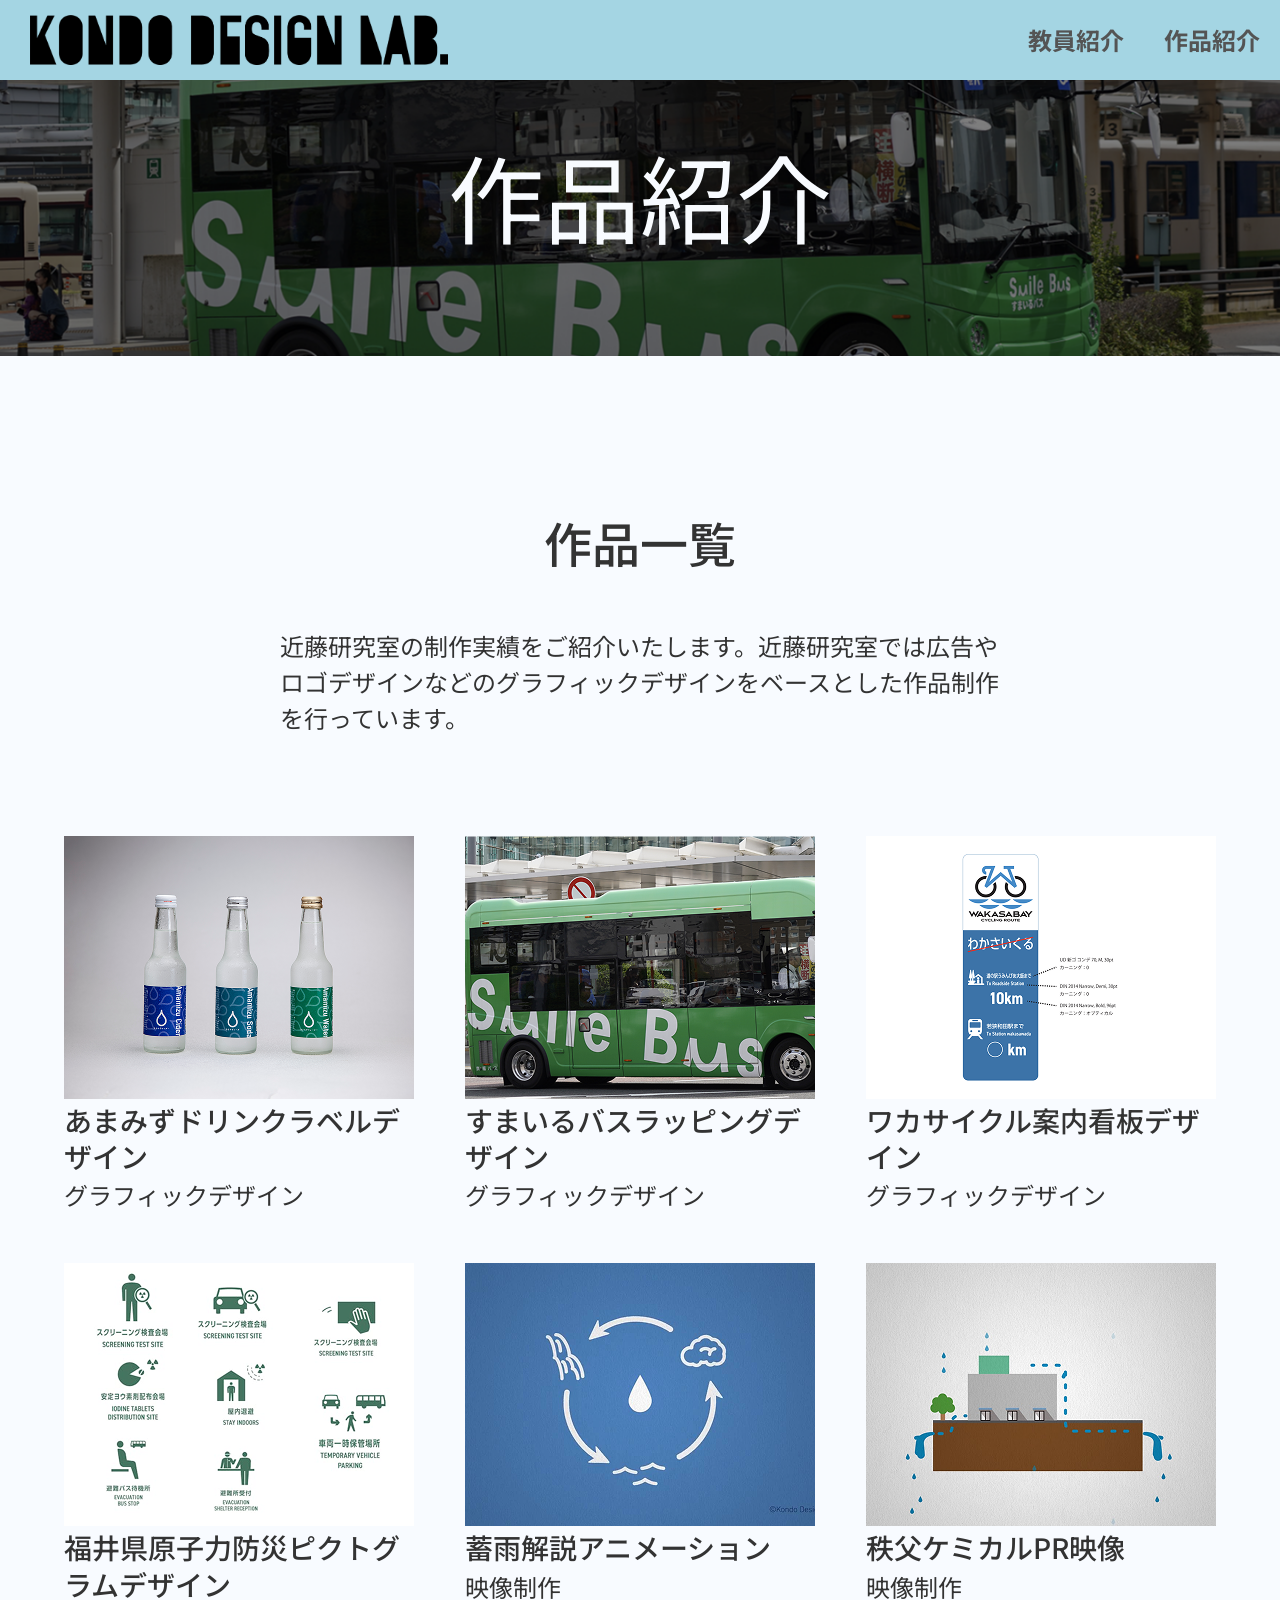
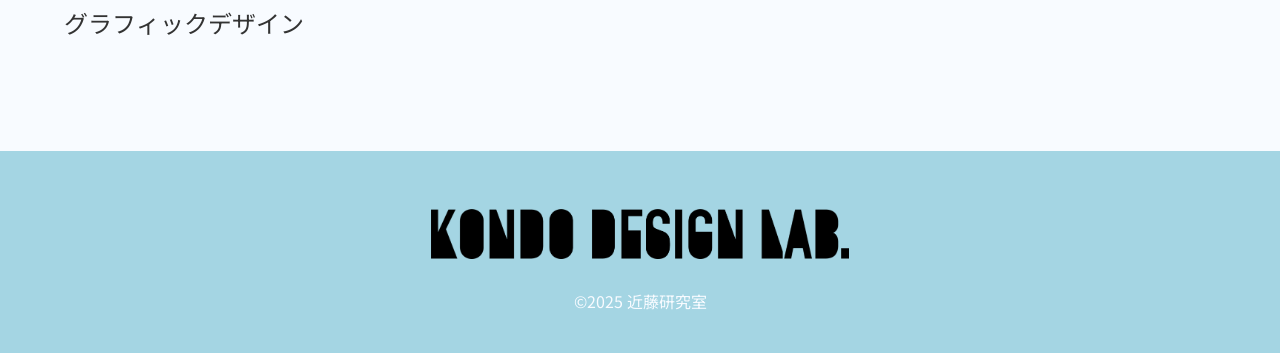
==== works.html @ 0499ae13 "Add files via upload" ====
<!DOCTYPE html>
<html lang="ja">
<head>
 <meta charset="UTF-8">
 <meta name="viewport" content="width=device-width,initial-scale=1">
 <title>近藤デザイン研究室</title>
 <link rel="stylesheet" href="css/reset.css">
   <link rel="stylesheet" href="css/style.css">
   <link rel="stylesheet" href="css/lightbox.css">
  <link rel="preconnect" href="https://fonts.googleapis.com">
<link rel="preconnect" href="https://fonts.gstatic.com" crossorigin>
<link href="https://fonts.googleapis.com/css2?family=Montserrat:ital,wght@0,100..900;1,100..900&family=Noto+Sans+JP:wght@100..900&family=Roboto:ital,wdth,wght@0,75..100,100..900;1,75..100,100..900&display=swap" rel="stylesheet">
<script src="js/lightbox-plus-jquery.js"></script>
</head>

<!--参考サイト　https://webdesign-pg.com/lightbox2-->

<body>
 <header>
  <h1>
  <a href="index.html">
    <img src="images/logo.png" alt="ロゴ">
  </a>
  </h1>
  <nav>
  <ul>
    <li><a href="https://futredb.fukui-ut.ac.jp/html/100000103_ja.html" target="_blank">教員紹介</a></li>
    <li><a href="works.html">作品紹介</a></li>
 </ul>
 </nav>
 </header>

<main>
 <!--ファーストビュー-->
 <div class="worksmainImg">
    <img src="images/worksfirstview.png" alt="バス">
    <p>作品紹介</p>
 </div>

 <!--作品一覧-->
  <section id="worklist">
    <div class="wrap">
    <h2 class="title">作品一覧</h2>
    <p class="overview">近藤研究室の制作実績をご紹介いたします。近藤研究室では広告やロゴデザインなどのグラフィックデザインをベースとした作品制作を行っています。</p>
     <section class="fadein">
    <div class="block">
     <div class="column">
      <a href="images/2022雨水ドリンク.jpg" data-lightbox="works" data-title="あまみずドリンクラベルデザイン">
        <div class="img"><img src="images/rainwater.png" alt="あまみずドリンクラベルデザイン"></div>
        <p class="workname">あまみずドリンクラベルデザイン</p>
        <p class="genre">グラフィックデザイン</p>
      </a>
      </div>
     <div class="column">
      <a href="images/smilebusfull.png" data-lightbox="works" data-title="すまいるバスラッピングデザイン">
        <div class="img"><img src="images/smilebus.png" alt="すまいるバスラッピングデザイン"></div>
        <p class="workname">すまいるバスラッピングデザイン</p>
        <p class="genre">グラフィックデザイン</p>
      </a>
      </div>
      <div class="column">
        <a href="images/cyclefull.png" data-lightbox="works" data-title="ワカサイクル案内看板デザイン">
          <div class="img"><img src="images/cycle.png" alt="ワカサイクル案内看板デザイン"></div>
          <p class="workname">ワカサイクル案内看板デザイン</p>
          <p class="genre">グラフィックデザイン</p>
        </a>
      </div>
      <div class="column">
        <a href="images/pictogramfull.png" data-lightbox="works" data-title="福井県原子力防災ピクトグラムデザイン">
          <div class="img"><img src="images/pictogram.png" alt="福井県原子力防災ピクトグラムデザイン"></div>
          <p class="workname">福井県原子力防災ピクトグラムデザイン</p>
          <p class="genre">グラフィックデザイン</p>
        </a>
      </div>
      <div class="column">
        <a href="https://www.youtube.com/watch?v=3oI9Q3nmSRc" target="_blank">
          <div class="img"><img src="images/rainstorage.png" alt="蓄雨解説アニメーション"></div>
          <p class="workname">蓄雨解説アニメーション</p>
          <p class="genre">映像制作</p>
        </a>
      </div>
      <div class="column">
        <a href="https://www.youtube.com/watch?v=eiMey_1U25o" target="_blank">
          <div class="img"><img src="images/videothumbnail.png" alt="秩父ケミカルPR映像"></div>
          <p class="workname">秩父ケミカルPR映像</p>
          <p class="genre">映像制作</p>
        </a>
      </div>
     </div>
    </div>
  </section>
</section>

<!--FOOTER-->
 <footer>
  <div class="logo"><img src="images/logo.png" alt="ロゴ"></div>
    <p class="copy">&copy;2025 近藤研究室</p>
  </footer>

<script>
const targets = document.querySelectorAll('.fadein');

const observer = new IntersectionObserver((entries) => {
  entries.forEach(entry => {
    if (entry.isIntersecting) {
      entry.target.classList.add('is-show');
      observer.unobserve(entry.target);
    }
  });
}, {
  threshold: 0.2
});

targets.forEach(target => {
  observer.observe(target);
});
</script>


</body>
</html>
---- css/style.css ----
@charset "UTF-8";

body{
    font-family: "Noto Sans JP", serif;
    font-optical-sizing: auto;
    font-weight: 400;
    font-style: normal;
    font-size: 24px;
    color: #333333;
    line-height: 1.5;
    background-color: #f8fbff;
}

@media screen and (max-width:600px){
    body{
        font-size: 16px;
        line-height: 1.4;
    }
}

/*================================
common
================================*/
.wrap{
    width: 1152px;
    margin-right: auto;
    margin-left: auto;
}
@media screen and (max-width:600px){
    .wrap{
        width: 100%;
        padding-right: 15px;
        padding-left: 15px;
    }
}

h2.title{
    font-weight: 500;
    font-size: 48px;
    text-align: center;
    margin-bottom: 50px;
}
@media screen and (max-width:600px){
    h2.title{
        font-size: 36px;
        margin-bottom: 30px;
    }
}

.button{
    width: 250px;
    height: 65px;
    margin-left: auto;
}
@media screen and (max-width:600px){
    .button{
        margin-right: auto;
    }
}

.button a{
    width: 250px;
    height: 65px;
    font-size: 24px;
    color: #f8fbff;
    display: flex;
    align-items: center;
    justify-content: center;
    background: #1d194f;
    border-radius: 40px;
    transition: background-color 0.3s ease, color 0.3s ease;
}

.button a:hover{
    background-color: #A4D5E3;
    color: #1d194f;
}

.fadein {
  opacity: 0;
  transform: translateY(40px);
  transition: opacity 1.2s ease, transform 1.2s ease;
}

.fadein.is-show {
  opacity: 1;
  transform: translateY(0);
}

/*================================
header
================================*/
header {
    width: 100%;
    height: 80px;
    color: #545454;
    padding-left: 30px;
    padding-right: 20px;
    background-color: #A4D5E3;
    display: flex;
    align-items: center;
    justify-content: space-between;
    position: fixed;
    z-index: 2;
}

a img {
    width: 418px;
    height: auto;
}

header nav ul{
    height: 80px;
    display: flex;
    align-items: center;
    font-weight: bold;
}

header nav ul li{
    margin-left: 40px;
}

header nav ul li a {
    border-bottom: 2px solid transparent;
    transition: .3s;
}

header nav ul li a:hover {
    border-bottom-color: #1d194f;
    color: #1d194f;
}

@media screen and (max-width:600px) {
    header{
        height: 50px;
        padding-left: 10px;
        padding-right: 10px;
        font-size: 14px;
    }
    a img{
        width: 183px;
        height: auto;
    }
    header nav ul{
        height: 50px;
    }
    header nav ul li{
        margin-left: 24px;
    }
}

/*================================
Main
================================*/
.mainImg{
    width: 100%;
    height: 100vh;
}

.mainImg img{
    width: 100%;
    height: 100vh;
    object-fit: cover;
    display: block;
}

.slideshow {
  position: absolute;
  inset: 0;
}

.slide {
  position: absolute;
  inset: 0;
  width: 100%;
  height: 100%;
  object-fit: cover;
  opacity: 0;
  transition: opacity 1.5s ease;
}

.slide.active {
  opacity: 1;
}

.mainImg .labels{
    position: absolute;
    top: 140px;
    display: flex;
    gap: 5px;
    z-index: 1;
}

.mainImg span{
    display: inline-block;
    background-color: #f39800;
    color: #f8fbff;
    font-size: 40px;
    font-weight: bold;
    padding: 18px 36px;
    opacity: 0;
    transform: translateX(-80px);
    animation: labelSlide 0.7s ease forwards;
}

.labels span:nth-child(1) {
  animation-delay: 1.5s;
}

.labels span:nth-child(2) {
  animation-delay: 2.1s;
}

.mainImg p{
    position: absolute;
    color: #f39800;
    -webkit-text-stroke-width: 2px;
    -webkit-text-stroke-color: #f8fbff;
    font-size: 120px;
    right: 50px;
    bottom: 10px;
    opacity: 0;
    animation: copyFade 1.2s ease forwards;
    animation-delay: 3.0s;
    z-index: 1;
}

.mI-white {
  position: absolute;
  inset: 0;
  background: #fff;
  z-index: 3;
  animation: whiteFadeOut 1.5s ease forwards;
  animation-delay: 0.2s;
}

@keyframes whiteFadeOut {
  from {
    opacity: 1;
  }
  to {
    opacity: 0;
    visibility: hidden;
  }
}

@keyframes labelSlide {
  from {
    opacity: 0;
    transform: translateX(-80px);
  }
  to {
    opacity: 1;
    transform: translateX(0);
  }
}

@keyframes copyFade {
  from {
    opacity: 0;
  }
  to {
    opacity: 1;
  }
}

@media screen and (max-width:600px){
    .mainImg .labels{
    position: absolute;
    top: 80px;
    display: flex;
    gap: 8px;
    flex-wrap: wrap;
}

.mainImg span{
    display: inline-block;
    background-color: #f39800;
    color: #ffffff;
    font-size: 20px;
    font-weight: bold;
    padding: 9px 18px;
}

.mainImg p{
    position: absolute;
    color: #f39800;
    font-size: 55px;
    text-align: right;
    right: 10px;
    line-height: 70px;
    -webkit-text-stroke-width: 1px;
    -webkit-text-stroke-color: #f8fbff;
}
}

/*================================
Introduction
================================*/
#Introduction {
    padding-top: 150px;
}

#Introduction h2{
    display: flex;
    justify-content: space-between;
    padding-left: 72px;
}

#Introduction .block{
    display: flex;
    justify-content: space-between;
}

#Introduction .column{
    align-self: center;
}

#Introduction .img img{
    width: 500px;
}

#Introduction p{
    margin-top: 50px;
    width: 480px;
}

@media screen and (max-width:600px) {
    #Introduction {
        padding-top: 100px;
    }
    #Introduction h2{
        justify-content: center;
        padding-left: 0px;
    }
    #Introduction .block{
        width: 100%;
        flex-wrap: wrap;
        justify-content: center;
    }
    #Introduction .img img{
        width: 100%;
    }
    #Introduction p{
        width: 100%;
        margin-top: 30px;
        margin-bottom: 20px;
    }
}

/*================================
Profile
================================*/
#Profile {
    padding-top: 150px;
}

#Profile .block{
    display: flex;
    justify-content: space-between;
}

#Profile .img img{
    width: 357px;
}

#Profile p.name{
    text-align: left;
    font-size: 36px;
    font-weight: 500;
}

#Profile p.ename{
    text-align: left;
    font-size: 24px;
}

#Profile dt{
    width: 697px;
    height: 40px;
    color: #f8fbff;
    background-color: #181818;
    display: block;
    padding-left: 15px;
    align-self: center;
}

#Profile dd{
    width: 697px;
    height: auto;
    border: 1px solid #181818;
    align-self: center;
    padding-left: 15px;
    padding: 16.5px;
}

#Profile dl{
    display: flex;
    flex-wrap: wrap;
    width: 697px;
    margin-top: 25px;
}

#Profile p.button{
    margin-top: 60px;
}

@media screen and (max-width:600px) {
    #Profile{
        padding-top: 100px;
    }
    #Profile .block{
        display: block;
    }
    #Profile .img img{
        width: 100%;
    }
    #Profile p.name{
        text-align: center;
    }
    #Profile p.ename{
        text-align: center;
    }
    #Profile dt{
        width: 100%;
        display: block;
        padding-top: 9px;
    }
    #Profile dd{
        width: 100%;
    }
    #Profile dl{
        display: flex;
        width: 100%;
    }
}

/*================================
Works
================================*/
#Works {
    padding-top: 150px;
}

#Works .block{
    display: flex;
    justify-content: space-between;
    flex-wrap: wrap;
}

#Works .block .column{
    width: 340px;
}

#Works .img img{
    width: 350px;
}

#Works h3{
    font-size: 32px;
    margin-bottom: 20px;
}

#Works .block .column .kinds{
    font-family: "Noto Sans JP", serif;
    font-optical-sizing: auto;
    font-weight: 500;
    font-style: normal;
    font-size: 28px;
    color: #333333;
    text-align: center;
    margin-bottom: 20px;
}

#Works p.button{
    margin-top: 60px;
}

@media screen and (max-width:600px){
    #Works {
        padding-top: 100px;
        max-width: 100%;
    }
    #Works .block{
        display: flex;
        gap: 14px;
        overflow-x: auto;
        scroll-snap-type: x mandatory;
        scroll-snap-stop: always;
        flex-wrap: nowrap;
    }
    #Works .block::-webkit-scrollbar {
        display: none;
    }
    #Works .column {
        flex: 0 0 80%;
        scroll-snap-align: center;
        background: #fff;
        border-radius: 12px;
        padding: 16px;
        box-shadow: 0 4px 12px rgba(0,0,0,0.08);
    }
    #Works .column img {
        width: 100%;
        border-radius: 8px;
        margin-bottom: 12px;
    }
    #Works .column h3 {
        font-size: 18px;
        margin-bottom: 8px;
    }
    #Works .column p {
        font-size: 14px;
        line-height: 1.6;
        color: #555;
    }
    #Works .block .column .kinds{
        font-size: 26px;
    }
    #Works .block {
    scroll-marker-group: after;
    }
    #Works .block::scroll-marker-group {
    display: flex;
    justify-content: center;
    margin-top: 1rem;
    gap: 0.5rem;
    }
    #Works .block>.column::scroll-marker {
    content: "";
    width: 12px;
    height: 12px;
    border: 2px solid #999;
    border-radius: 50%;
    }
    #Works .block>.column::scroll-marker:target-current {
    background: #333;
    border-color: #333;
    }
    #Works p.button{
        margin-top: 50px;
    }
}

/*================================
Access
================================*/
#Access {
    margin-top: 150px;
    padding-top: 50px;
    padding-bottom: 120px;
    color: #f8fbff;
    background-color: #1d194f;
}

#Access .gmap p{
    width: 1152px;
    margin-right: auto;
    margin-left: auto;
} 

.gmap{
    width: 100%;
    height: 600px;
}

.gmap iframe{
    width: 100%;
    padding-top: 80px;
}

@media screen and (max-width:600px){
    #Access {
        margin-top: 100px;
        padding-top: 20px;
        padding-bottom: 70px;
    }
    #Access .gmap p{
        width: 250px;
    }
    .gmap {
        height: 400px;
    }
    .gmap iframe {
        height: 400px;
        padding-top: 40px;
    }
}

/*================================
SNS
================================*/
.facebook{
    display: flex;
    justify-content: center;
    background-color: #1d194f;
    padding-bottom: 60px;
}

.facebook iframe{
    width: 500px;
}

#SNS ul{
    display: flex;
    justify-content: space-around;
    margin-top: 60px;
}

@media screen and (max-width:600px){
    .facebook{
        align-items: center;
        background-color: #1d194f;
        padding-bottom: 30px;
    }
    .facebook iframe{
        width: 100%;
        padding-top: 150px;
    }
    #SNS ul{
        flex-direction: column;
        margin-top: 40px;
    }
    #SNS img{
        width: 90%;
        margin: auto;
        display: block;
    }
    #SNS .img img{
        margin-bottom: 30px;
    }
}

/*================================
FOOTER
================================*/
footer{
    text-align: center;
    margin-top: 60px;
    padding-top: 58px;
    background-color: #A4D5E3;
}

footer img{
    width: 418px;
    height: auto;
}

footer .copy{
    font-size: 16px;
    color: #f8fbff;
    padding-top: 30px;
    padding-bottom: 40px;
}

@media screen and (max-width:600px){
    footer{
        padding-top: 30px;
    }
    footer img{
        width: 90%;
        height: auto;
        margin: auto;
        display: block;
    }
}

/*================================
Works Main
================================*/
.worksmainImg{
    position: relative;
}

.worksmainImg img{
    width: 100%;
    object-fit: cover;
}

.worksmainImg p{
    position: absolute;
    color: #f8fbff;
    font-size: 96px;
    top: 55%;
    left: 50%;
    -ms-transform: translate(-50%,-50%);
    -webkit-transform: translate(-50%,-50%);
    transform: translate(-50%,-50%);
    margin:0;
    padding:0;
}

@media screen and (max-width:600px){
    .worksmainImg img{
        height: 230px;
    }
    .worksmainImg p{
        font-size: 46px;
        top: 60%;
        left: 50%;
        -ms-transform: translate(-50%,-50%);
        -webkit-transform: translate(-50%,-50%);
        transform: translate(-50%,-50%);
        margin:0;
        padding:0;
    }
}

/*================================
Worklist
================================*/
#worklist {
    padding-top: 150px;
}

#worklist p.overview{
    width: 720px;
    margin: 0 auto;
    margin-bottom: 100px;
}

#worklist .block{
    display: flex;
    justify-content: space-between;
    flex-wrap: wrap;
}

#worklist .block .column{
    margin-bottom: 50px;
}

#worklist .img{
    overflow: hidden;
}

#worklist .img img{
    width: 350px;
    margin-bottom: 3px;
    transition: transform 0.4s ease;
}

#worklist .workname{
    font-family: "Noto Sans JP", serif;
    font-optical-sizing: auto;
    font-weight: 500;
    font-style: normal;
    font-size: 28px;
    line-height: 1.3;
    margin-bottom: 3px;
    width: 350px;
}

#worklist .column:hover{
    color: #A4D5E3;
}

#worklist .column:hover img{
    transform: scale(1.05);
}

@media screen and (max-width:600px){
    #worklist{
        padding-top: 100px;
    }
    #worklist p.overview{
        width: 100%;
    }
    #worklist .block{
        display: block;
        width: 100%;
    }
    #worklist .img img{
        width: 100%;
    }
    #worklist .block .column{
        width: 100%;
    }
}
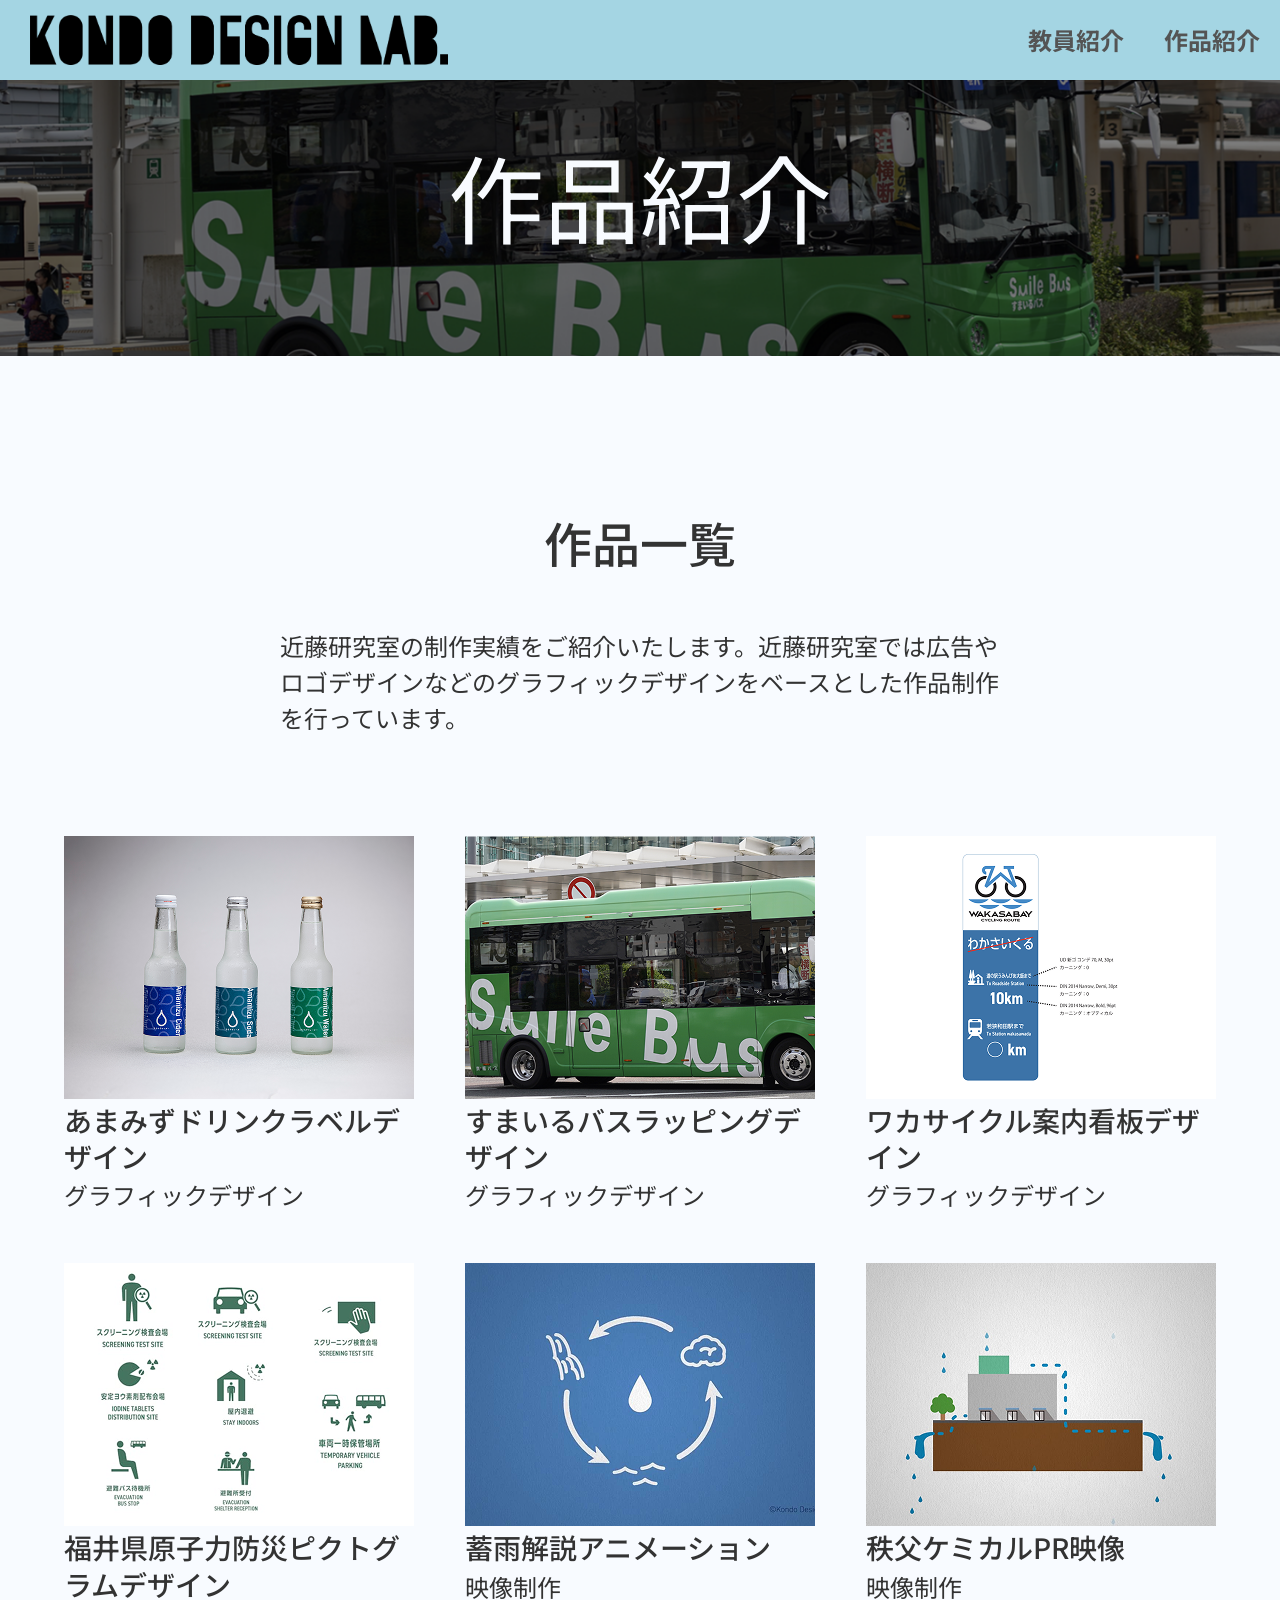
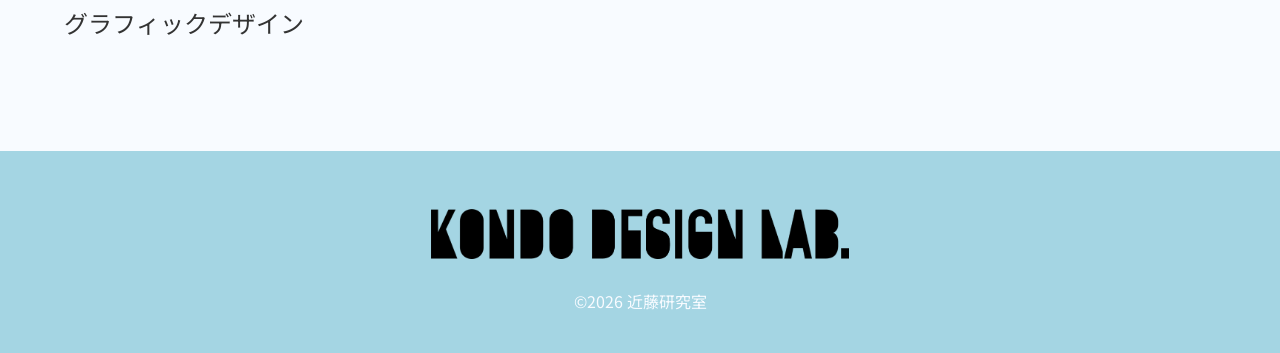
==== commit a154281c: "コピーライト変更" ====
--- a/works.html
+++ b/works.html
@@ -3,7 +3,7 @@
 <head>
  <meta charset="UTF-8">
  <meta name="viewport" content="width=device-width,initial-scale=1">
- <title>近藤デザイン研究室</title>
+ <title>近藤デザイン研究室-作品紹介</title>
  <link rel="stylesheet" href="css/reset.css">
    <link rel="stylesheet" href="css/style.css">
    <link rel="stylesheet" href="css/lightbox.css">
@@ -94,7 +94,7 @@
 <!--FOOTER-->
  <footer>
   <div class="logo"><img src="images/logo.png" alt="ロゴ"></div>
-    <p class="copy">&copy;2025 近藤研究室</p>
+    <p class="copy">&copy;2026 近藤研究室</p>
   </footer>
 
 <script>
@@ -118,4 +118,4 @@
 
 
 </body>
-</html>+</html>
--- a/css/style.css
+++ b/css/style.css
@@ -13,7 +13,7 @@
 
 @media screen and (max-width:600px){
     body{
-        font-size: 16px;
+        font-size: 14px;
         line-height: 1.4;
     }
 }
@@ -42,7 +42,7 @@
 }
 @media screen and (max-width:600px){
     h2.title{
-        font-size: 36px;
+        font-size: 30px;
         margin-bottom: 30px;
     }
 }
@@ -216,8 +216,8 @@
     color: #f39800;
     -webkit-text-stroke-width: 2px;
     -webkit-text-stroke-color: #f8fbff;
-    font-size: 120px;
-    right: 50px;
+    font-size: 110px;
+    right: 30px;
     bottom: 10px;
     opacity: 0;
     animation: copyFade 1.2s ease forwards;
@@ -414,12 +414,16 @@
     }
     #Profile .img img{
         width: 100%;
+        padding-right: 50px;
+        padding-left: 50px;
     }
     #Profile p.name{
         text-align: center;
+        font-size: 30px;
     }
     #Profile p.ename{
         text-align: center;
+        font-size: 18px;
     }
     #Profile dt{
         width: 100%;
@@ -576,7 +580,7 @@
         padding-bottom: 70px;
     }
     #Access .gmap p{
-        width: 250px;
+        width: 200px;
     }
     .gmap {
         height: 400px;
@@ -622,12 +626,12 @@
         margin-top: 40px;
     }
     #SNS img{
-        width: 90%;
+        width: 70%;
         margin: auto;
         display: block;
     }
     #SNS .img img{
-        margin-bottom: 30px;
+        margin-bottom: 20px;
     }
 }
 
@@ -655,6 +659,7 @@
 
 @media screen and (max-width:600px){
     footer{
+        margin-top: 40px;
         padding-top: 30px;
     }
     footer img{
@@ -775,4 +780,4 @@
     #worklist .block .column{
         width: 100%;
     }
-}+}
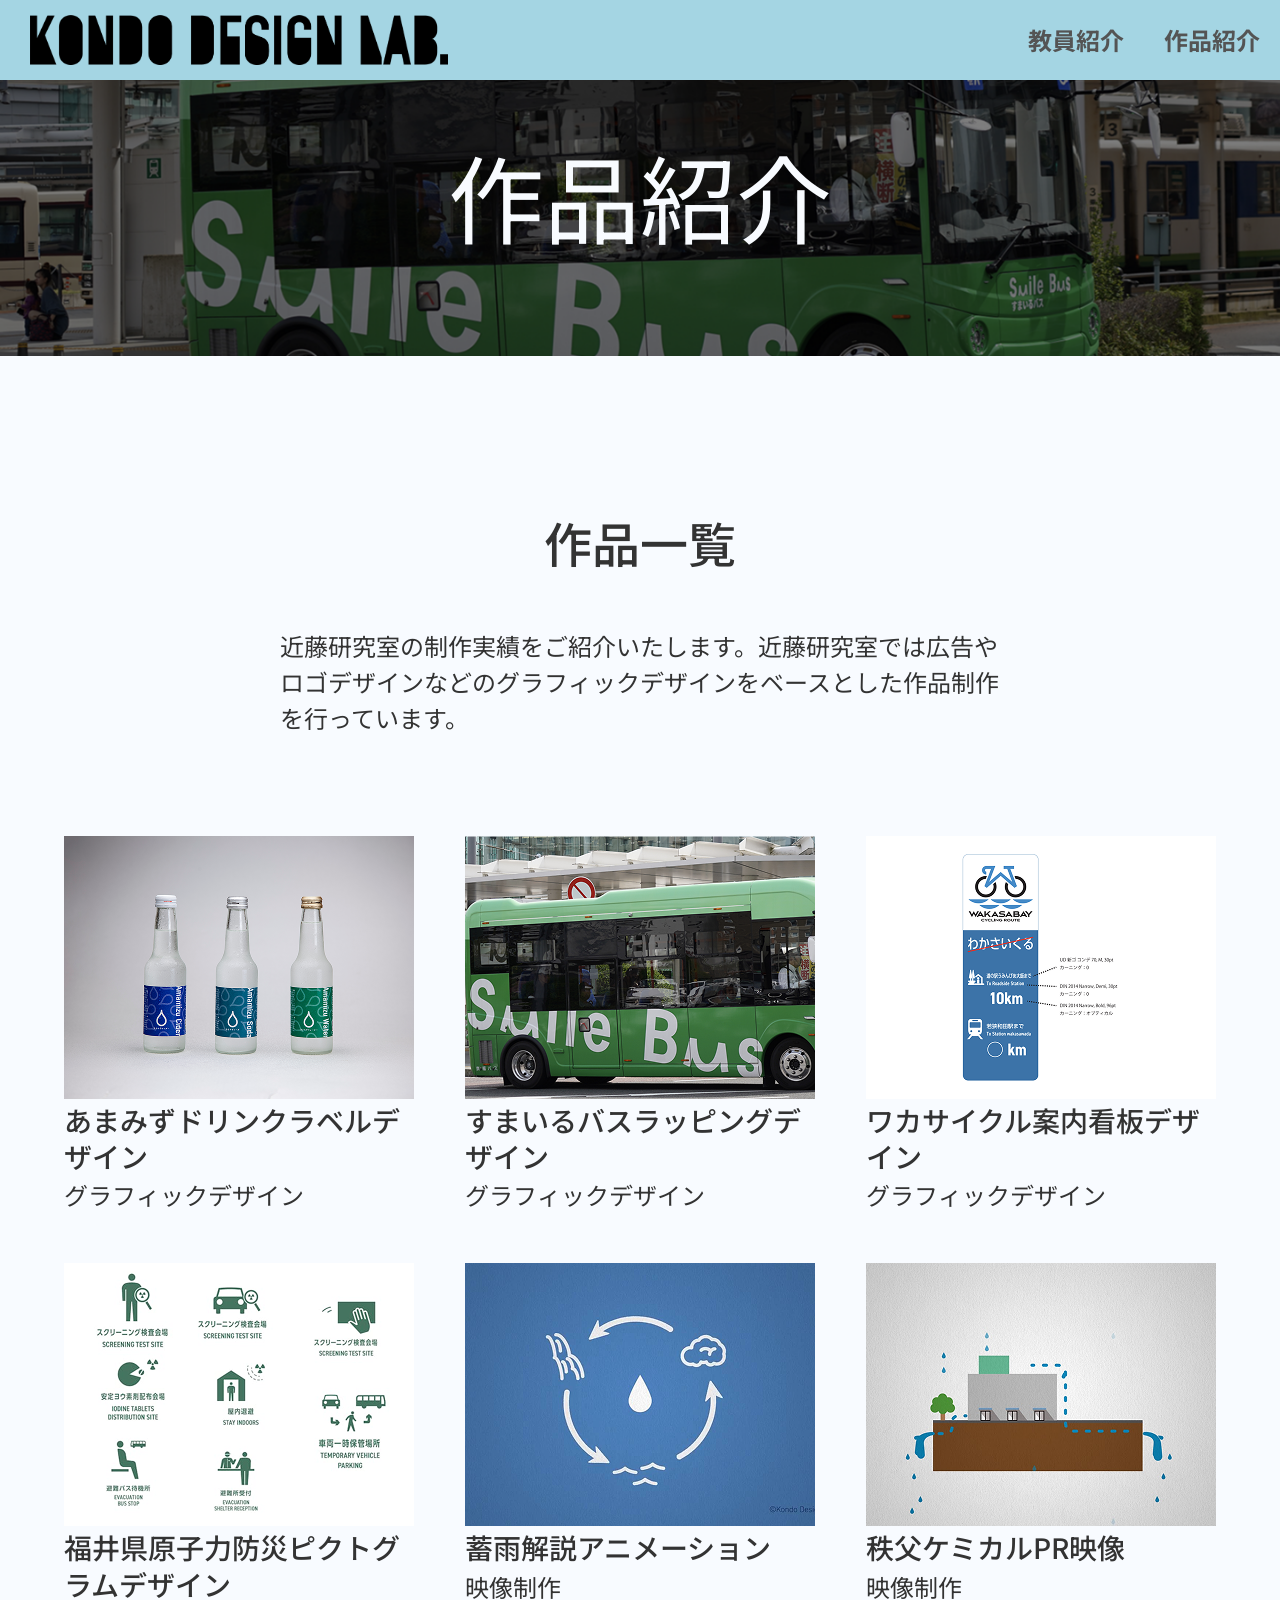
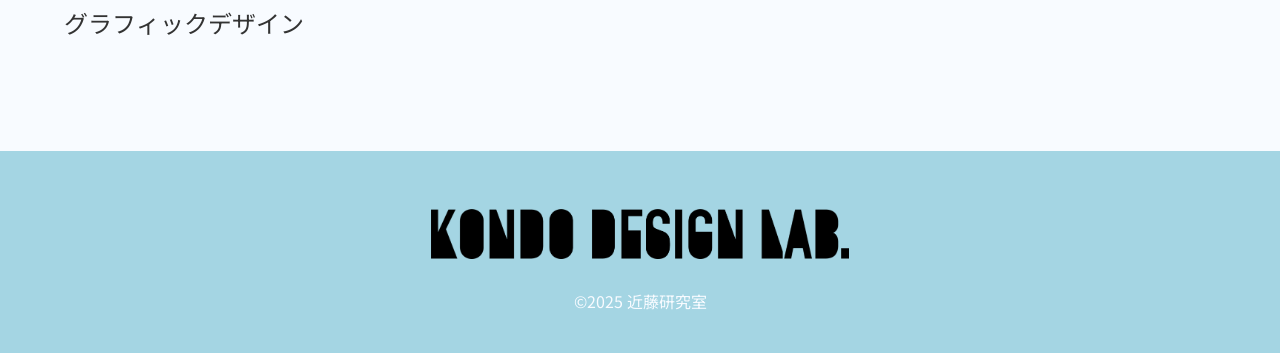
==== commit e0d64196: "テスト変更" ====
--- a/works.html
+++ b/works.html
@@ -94,7 +94,7 @@
 <!--FOOTER-->
  <footer>
   <div class="logo"><img src="images/logo.png" alt="ロゴ"></div>
-    <p class="copy">&copy;2026 近藤研究室</p>
+    <p class="copy">&copy;2025 近藤研究室</p>
   </footer>
 
 <script>
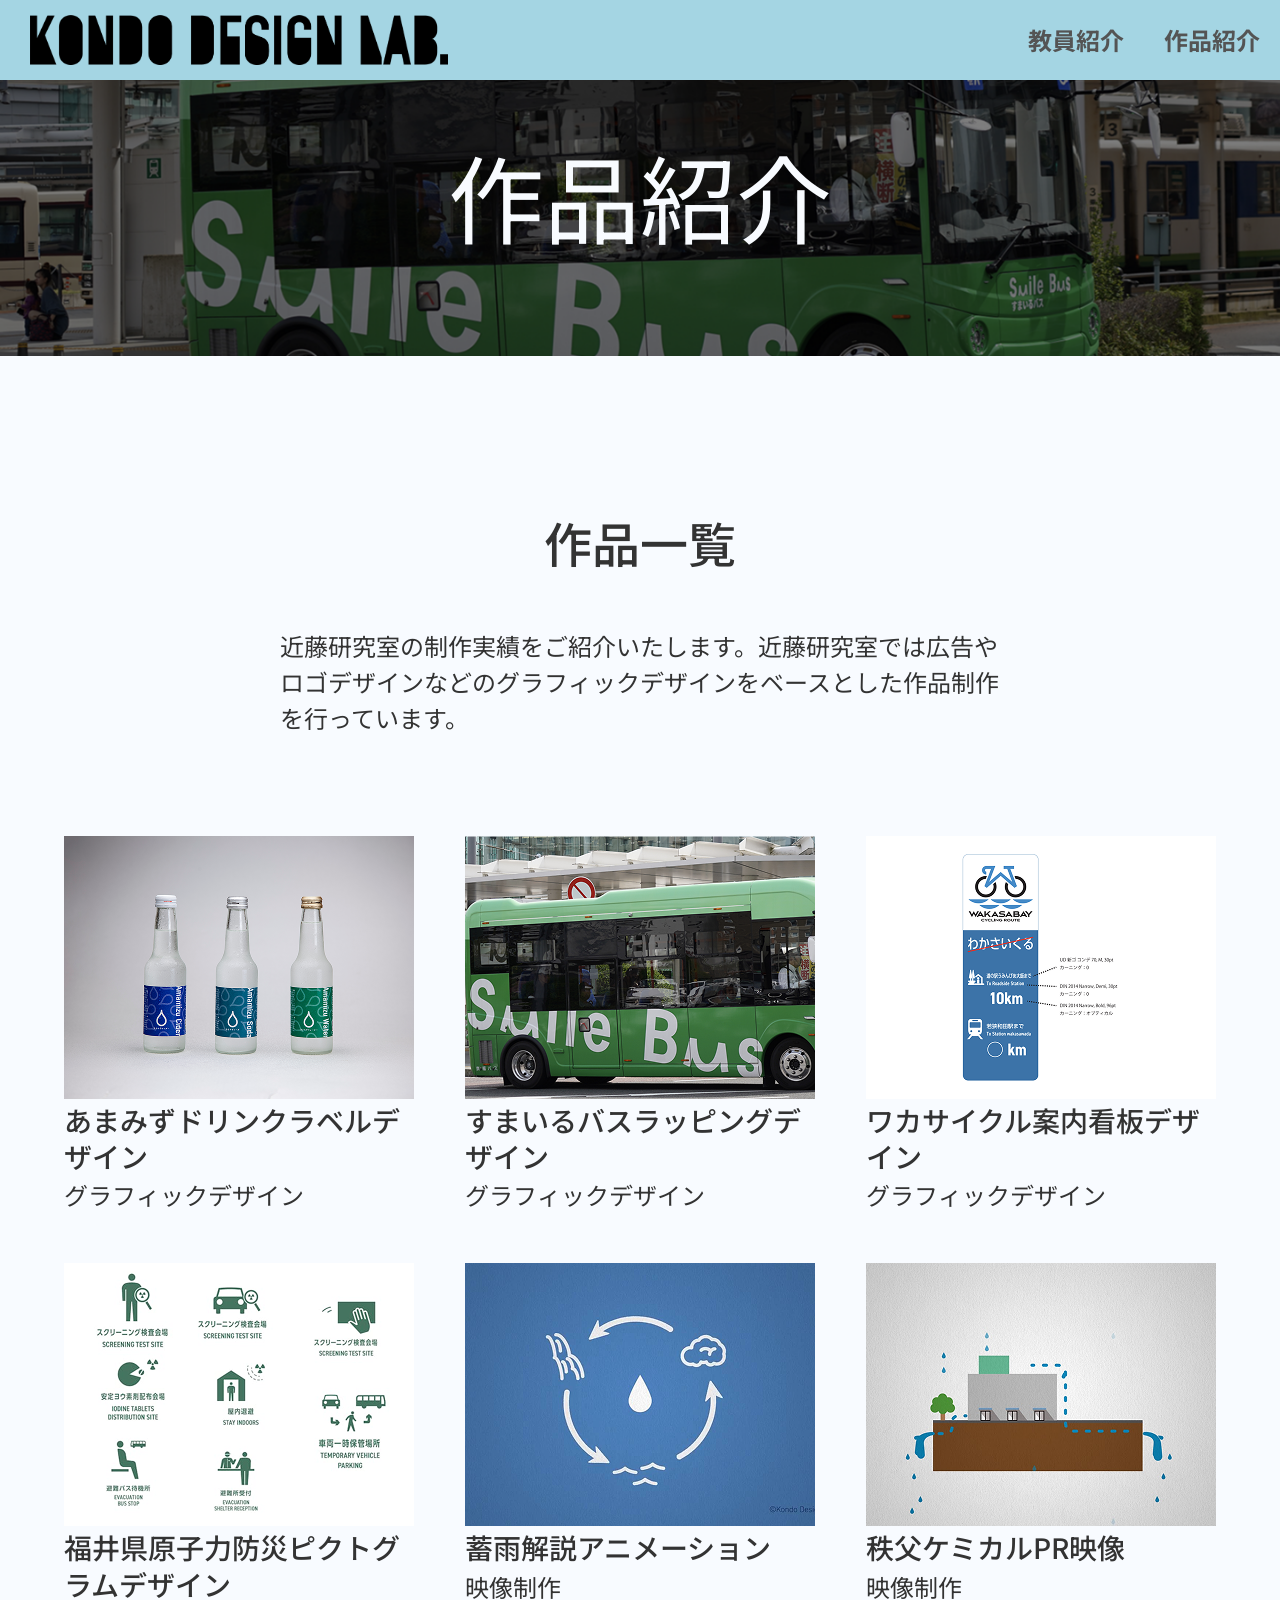
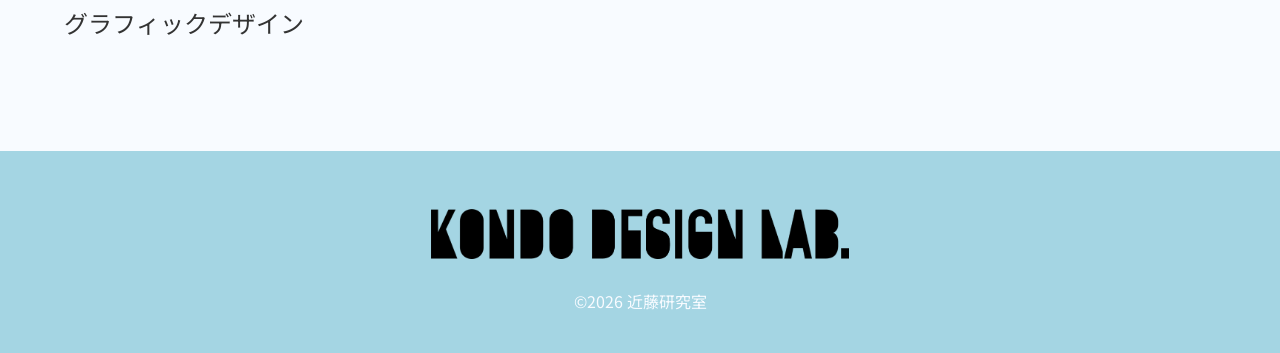
==== commit bc4cf811: "copyright update" ====
--- a/works.html
+++ b/works.html
@@ -94,7 +94,7 @@
 <!--FOOTER-->
  <footer>
   <div class="logo"><img src="images/logo.png" alt="ロゴ"></div>
-    <p class="copy">&copy;2025 近藤研究室</p>
+    <p class="copy">&copy;2026 近藤研究室</p>
   </footer>
 
 <script>
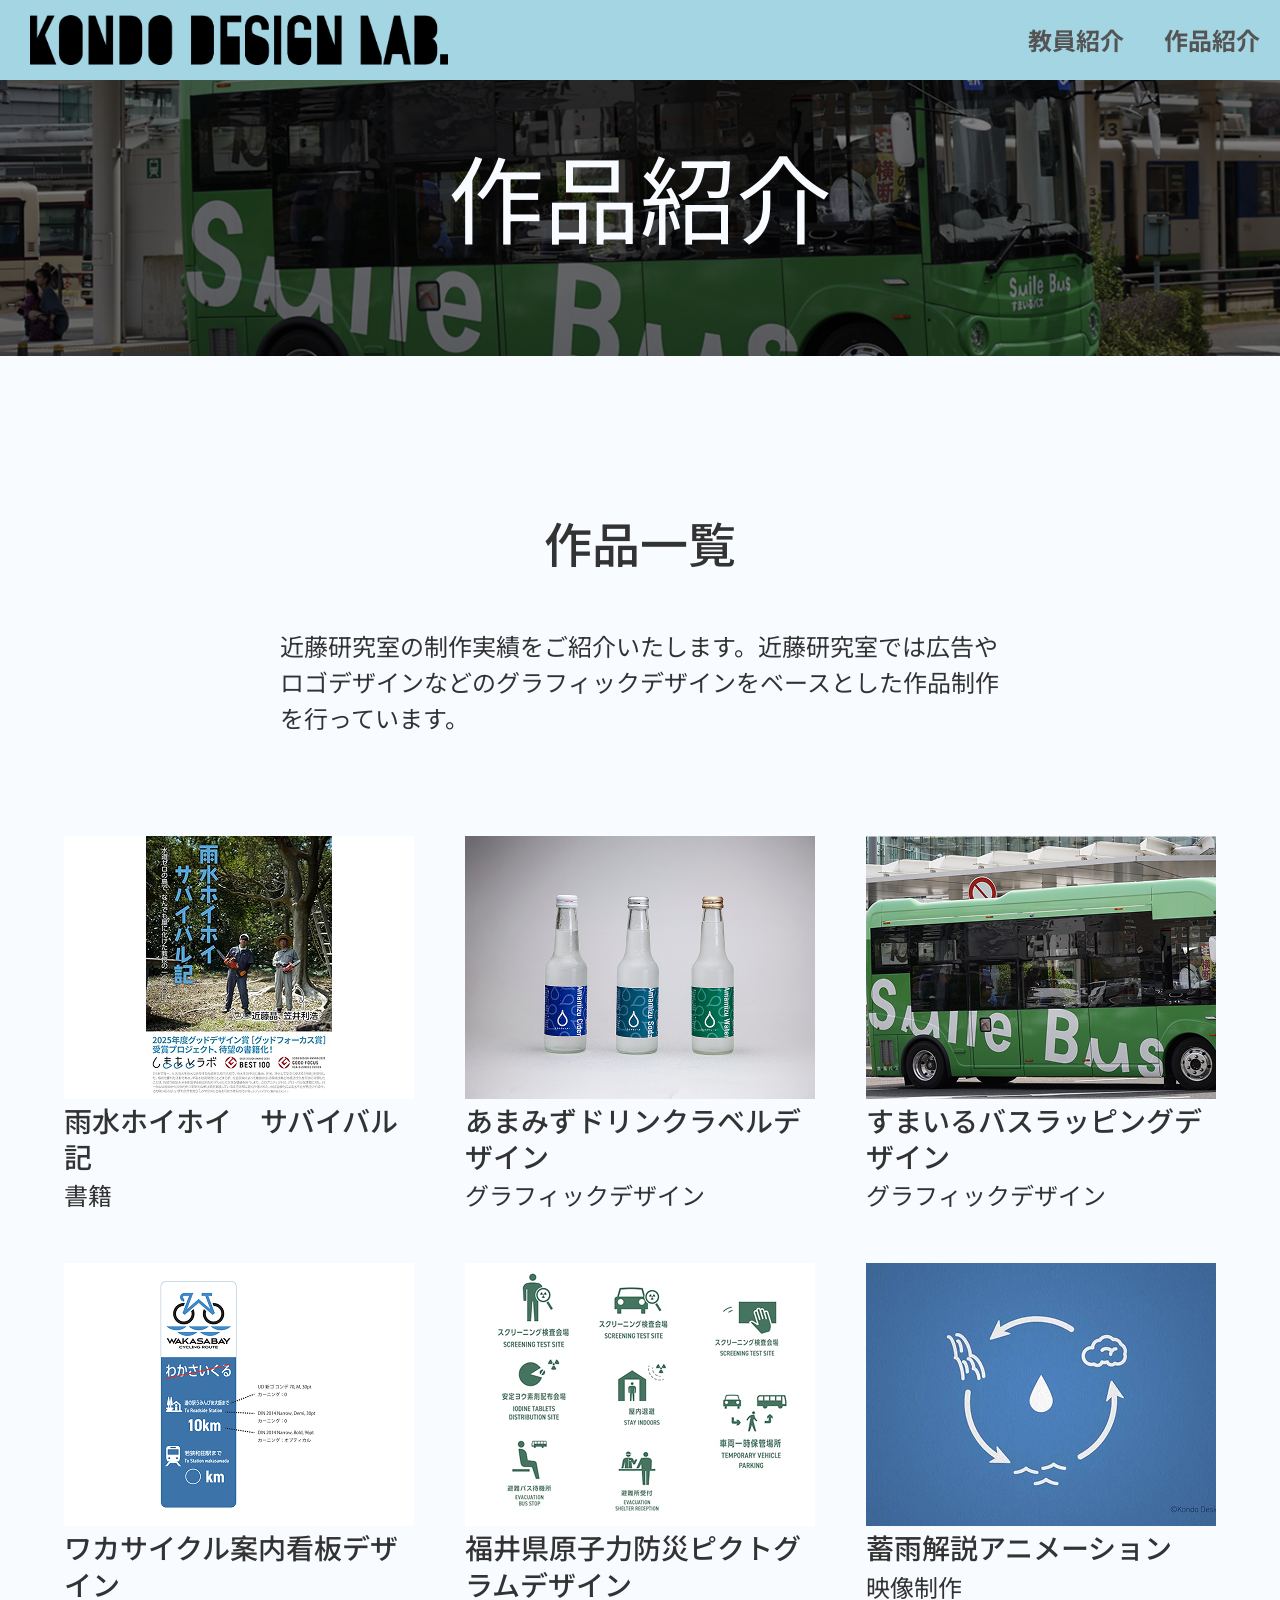
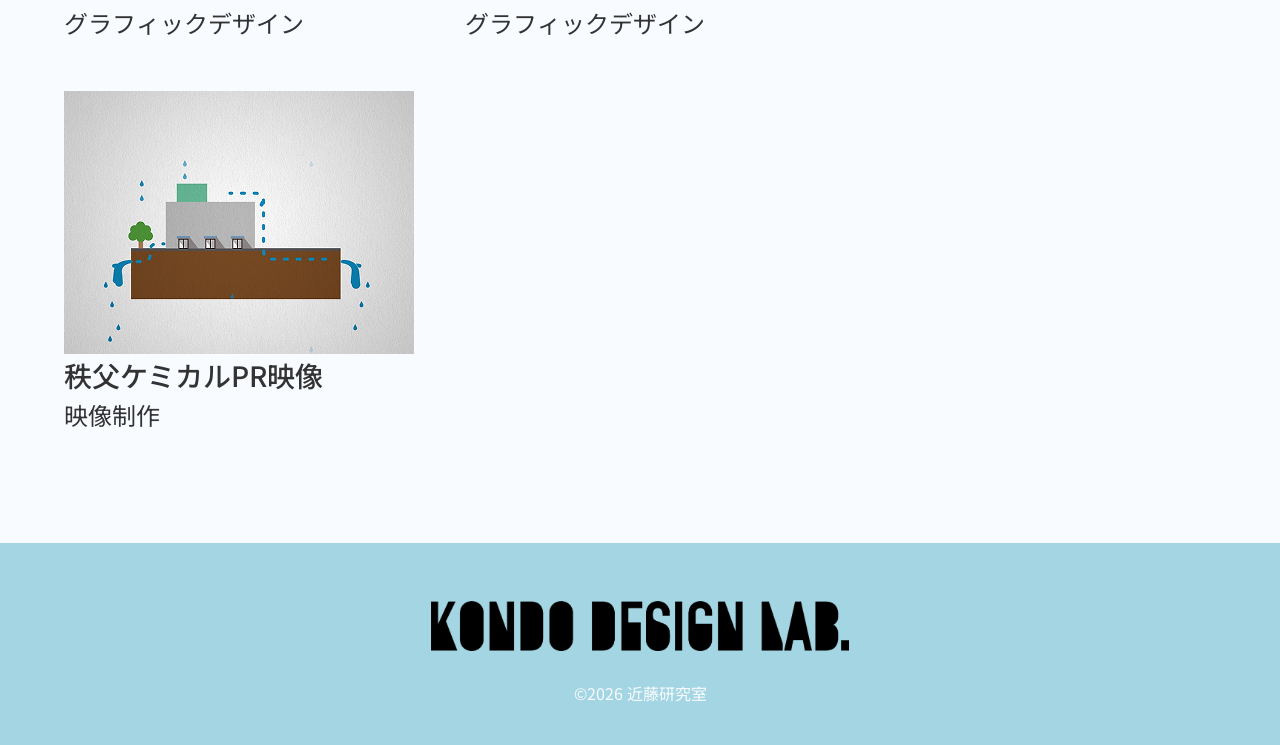
==== commit b8d3cd57: "書籍情報の追加。その他修正。" ====
--- a/works.html
+++ b/works.html
@@ -44,6 +44,13 @@
     <p class="overview">近藤研究室の制作実績をご紹介いたします。近藤研究室では広告やロゴデザインなどのグラフィックデザインをベースとした作品制作を行っています。</p>
      <section class="fadein">
     <div class="block">
+      <div class="column">
+        <a href="https://www.amazon.co.jp/dp/B0HB957NZ4?ref=cm_sw_r_ffobk_cp_ud_dp_6MZ2WNZRFFM006E5VK0T&ref_=cm_sw_r_ffobk_cp_ud_dp_6MZ2WNZRFFM006E5VK0T&social_share=cm_sw_r_ffobk_cp_ud_dp_6MZ2WNZRFFM006E5VK0T&bestFormat=true" target="_blank">
+          <div class="img"><img src="images/雨水ホイホイ_サバイバル記_水道ゼロの島で、なんでも屋に化けた教授の1000日.png" alt="雨水ホイホイ　サバイバル記: 水道ゼロの島で、なんでも屋に化けた教授の1000日"></div>
+          <p class="workname">雨水ホイホイ　サバイバル記</p>
+          <p class="genre">書籍</p>
+        </a>
+      </div>
      <div class="column">
       <a href="images/2022雨水ドリンク.jpg" data-lightbox="works" data-title="あまみずドリンクラベルデザイン">
         <div class="img"><img src="images/rainwater.png" alt="あまみずドリンクラベルデザイン"></div>
--- a/css/style.css
+++ b/css/style.css
@@ -295,6 +295,69 @@
 }
 
 /*================================
+News
+================================*/
+.news{
+    display: flex;
+    align-items: center;
+    gap: 20px;
+    padding: 20px 40px;
+    background: #f8f8f8;
+    border-bottom: 1px solid #ddd;
+}
+
+.news-label{
+    background: #f5a000;
+    color: #fff;
+    padding: 5px 15px;
+    font-weight: bold;
+    border-radius: 20px;
+}
+
+.news-date{
+    color: #666;
+}
+
+.news-text{
+    margin: 0;
+}
+
+.news-text a:hover{
+    text-decoration: underline;
+    text-decoration-color: #A4D5E3;
+    color: #A4D5E3;
+}
+
+@media screen and (max-width:600px){
+
+    .news {
+        display: flex !important;
+        flex-direction: column !important;
+        align-items: flex-start !important;
+        gap: 8px;
+        padding: 20px;
+    }
+
+    .news-label{
+        font-size: 14px;
+        padding: 4px 12px;
+    }
+
+    .news-date{
+        padding-left: 5px;
+        font-size: 13px;
+        color: #777;
+    }
+
+    .news-text{
+        padding-left: 5px;
+        font-size: 15px;
+        line-height: 1.6;
+    }
+
+}
+
+/*================================
 Introduction
 ================================*/
 #Introduction {
@@ -780,4 +843,7 @@
     #worklist .block .column{
         width: 100%;
     }
-}
+    #worklist .workname{
+        width: 100%;
+    }
+}
